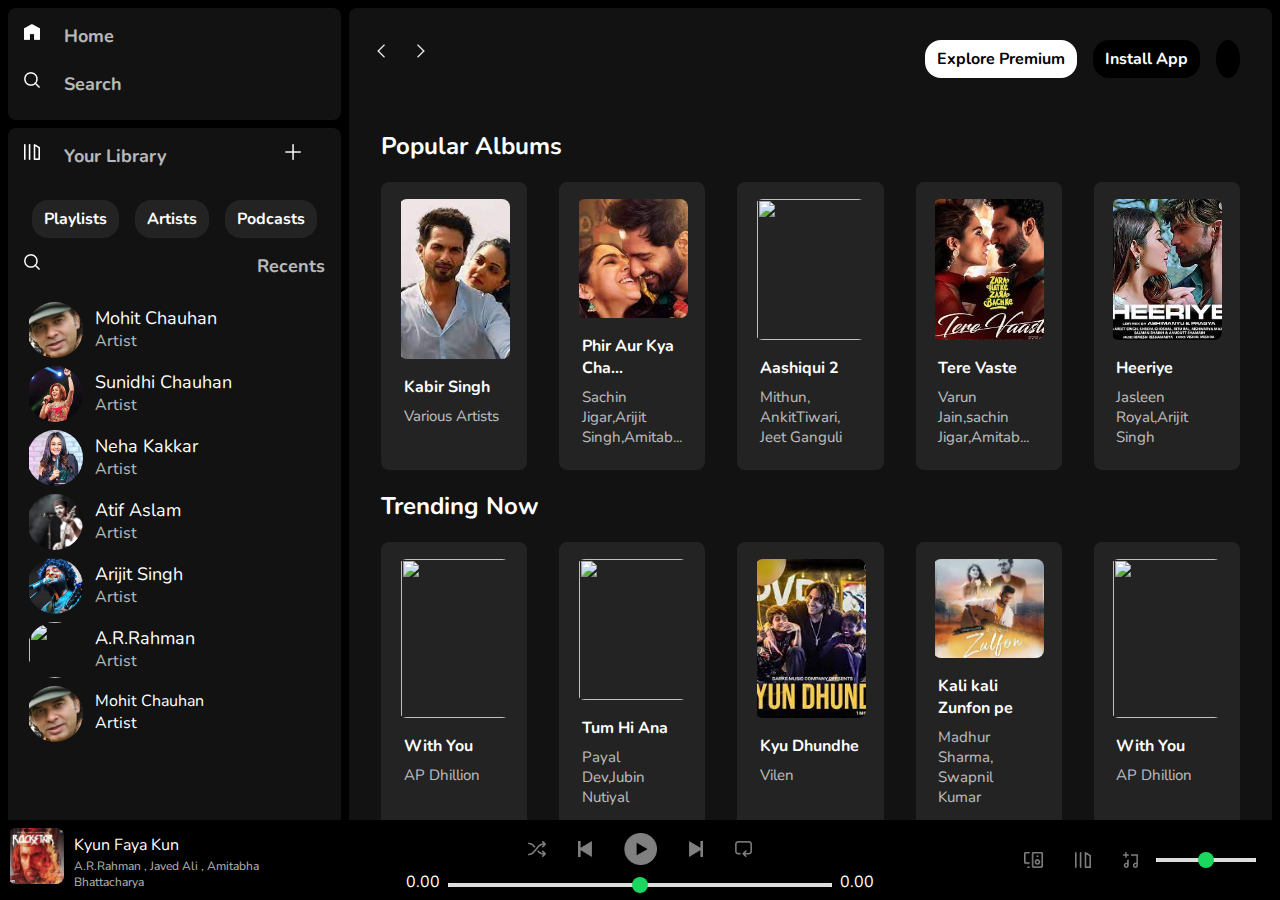
==== index.html @ fc84959b "Spotify Clone" ====
<!DOCTYPE html>
<html lang="en">
  <head>
    <meta charset="UTF-8" />
    <meta name="viewport" content="width=device-width, initial-scale=1.0" />
    <title>Spotify - Web Player: Music for everyone</title>

    <link rel="stylesheet" href="./style.css" />
    <link rel="icon" href="./assets/logo.png" type="image/x-icon" />
    <link rel="preconnect" href="https://fonts.googleapis.com" />
    <link rel="preconnect" href="https://fonts.gstatic.com" crossorigin />
    <link
      href="https://fonts.googleapis.com/css2?family=Nunito:wght@300;400;700&display=swap"
      rel="stylesheet"
    />
    <link
      rel="stylesheet"
      href="https://cdnjs.cloudflare.com/ajax/libs/font-awesome/6.4.2/css/all.min.css"
      integrity="sha512-z3gLpd7yknf1YoNbCzqRKc4qyor8gaKU1qmn+CShxbuBusANI9QpRohGBreCFkKxLhei6S9CQXFEbbKuqLg0DA=="
      crossorigin="anonymous"
      referrerpolicy="no-referrer"
    />
  </head>
  <body>
    <div class="container">
      <div class="sidebar">
        <div class="top-icons">
          <div class="link-flex">
            <img src="./assets/home.png" alt="home" />
            <a href="#" class="home">Home</a>
          </div>
          <div class="link-flex">
            <img src="./assets/search.png" alt="home" />
            <a href="#">Search</a>
          </div>
        </div>
        <div class="library">
          <div class="library-top">
            <div class="flex-top">
              <div class="link-flex">
                <img src="./assets/playlist.png" alt="home" />
                <a href="#">Your Library</a>
              </div>
              <div class="link-flex">
                <img src="./assets/plus.png" alt="home" />
                <div>
                  <i class="fa-solid fa-arrow-right" style="color: #f8f9fc"></i>
                </div>
              </div>
            </div>
            <div class="link-flex">
              <div class="chip">Playlists</div>
              <div class="chip">Artists</div>
              <div class="chip">Podcasts</div>
            </div>

            <div class="flex-top link-flex">
              <img src="./assets/search.png" alt="home" />
              <a href="#"
                >Recents
                <i class="fa-solid fa-caret-down" style="color: #fbfcfe"></i
              ></a>
            </div>
          </div>
          <div style="padding-bottom: 3rem;">
          <div
            id="Mohit-Chauhan"
            class="artist link-flex align-items-center rounded"
          >
            <div class="artist-image">
              <img
                src="[data-uri]"
                class="Mohit"
              />
            </div>
            <div class="artist-title">
              <div class="artist-title-1">Mohit Chauhan</div>
              <div class="artist-title-2">Artist</div>
            </div>
          </div>

          <div id="Sunidhi" class="artist link-flex align-items-center rounded">
            <div class="artist-image">
              <img
                src="[data-uri]"
                class="Mohit"
              />
            </div>
            <div class="artist-title">
              <div class="artist-title-1">Sunidhi Chauhan</div>
              <div class="artist-title-2">Artist</div>
            </div>
          </div>

          <div
            id="Neha-Kakkar"
            class="artist link-flex align-items-center rounded"
          >
            <div class="artist-image">
              <img
                src="[data-uri]"
                class="Mohit"
              />
            </div>
            <div class="artist-title">
              <div class="artist-title-1">Neha Kakkar</div>
              <div class="artist-title-2">Artist</div>
            </div>
          </div>

          <div
            id="Atif-Aslam"
            class="artist link-flex align-items-center rounded"
          >
            <div class="artist-image">
              <img
                src="[data-uri]"
                class="Mohit"
              />
            </div>
            <div class="artist-title">
              <div class="artist-title-1">Atif Aslam</div>
              <div class="artist-title-2">Artist</div>
            </div>
          </div>

          <div
            id="Arijit-Singh"
            class="artist link-flex align-items-center rounded"
          >
            <div class="artist-image">
              <img
                src="[data-uri]"
                class="Mohit"
              />
            </div>
            <div class="artist-title">
              <div class="artist-title-1">Arijit Singh</div>
              <div class="artist-title-2">Artist</div>
            </div>
          </div>

          <div
            id="A-R-Rahman"
            class="artist link-flex align-items-center rounded"
          >
            <div class="artist-image">
              <img
                src="https://encrypted-tbn0.gstatic.com/images?q=tbn:ANd9GcQZYz4AFBcU22LZqSiJDZPTd0Ju3A_NNyraig&usqp=CAU"
                class="Mohit"
              />
            </div>
            <div class="artist-title">
              <div class="artist-title-1">A.R.Rahman</div>
              <div class="artist-title-2">Artist</div>
            </div>
          </div>

          <div
            id="Mohit-Chauhan"
            class="artist link-flex align-items-center rounded"
          >
            <div class="artist-image">
              <img
                src="[data-uri]"
                class="Mohit"
              />
            </div>
            <div class="artist-title d-flex flex-column p-2 m-2">
              <div class="fs-5 fw-bold">Mohit Chauhan</div>
              <div>Artist</div>
            </div>
          </div>
        </div>
        </div>
      </div>
      <div class="mainContent">
        <div class="navbar">
          <div class="link-flex">
            <img src="./assets/back_navigation.png" alt="arrow" />
            <img src="./assets/forward_navigation.png" alt="arrow" />
          </div>
          <div class="link-flex">
            <div class="chip explore">Explore Premium</div>
            <div class="chip install">
              <i class="fa-regular fa-circle-down" style="color: #ffffff"></i>
              Install App
            </div>
            <div class="chip profile">
              <i class="fa-regular fa-user" style="color: #f9fafa"></i>
            </div>
          </div>
        </div>

        <div class="spotify-albums">
          <h2>Popular Albums</h2>
          <div class="card-album">
            <div class="card-container">
              <div class="card">
                <img
                  src="[data-uri]"
                  class="card-img"
                />
              </div>
              <div class="card-title">
                <div class="card-title-1">Kabir Singh</div>
                <div class="card-title-2">Various Artists</div>
              </div>
            </div>

            <div class="card-container">
              <div class="card">
                <img
                  src="[data-uri]"
                  class="card-img"
                />
              </div>
              <div class="card-title">
                <div class="card-title-1">Phir Aur Kya Cha...</div>
                <div class="card-title-2">
                  Sachin Jigar,Arijit Singh,Amitab...
                </div>
              </div>
            </div>

            <div class="card-container">
              <div class="card">
                <img
                  src="https://encrypted-tbn0.gstatic.com/images?q=tbn:ANd9GcTetvu1XokiI0pznHqAc7PIi29_jt_S_Q4uOg&usqp=CAU"
                  class="card-img"
                />
              </div>
              <div class="card-title">
                <div class="card-title-1">Aashiqui 2</div>
                <div class="card-title-2">
                  Mithun, AnkitTiwari, Jeet Ganguli
                </div>
              </div>
            </div>

            <div class="card-container">
              <div class="card">
                <img
                  src="[data-uri]"
                  class="card-img"
                />
              </div>
              <div class="card-title">
                <div class="card-title-1">Tere Vaste</div>
                <div class="card-title-2">
                  Varun Jain,sachin Jigar,Amitab...
                </div>
              </div>
            </div>

            <div class="card-container">
              <div class="card">
                <img
                  src="[data-uri]"
                  class="card-img"
                />
              </div>
              <div class="card-title">
                <div class="card-title-1">Heeriye</div>
                <div class="card-title-2">Jasleen Royal,Arijit Singh</div>
              </div>
            </div>
          </div>
        </div>

        <div class="spotify-albums">
          <h2>Trending Now</h2>
          <div class="card-album">
            <div class="card-container">
              <div class="card">
                <img
                  src="https://encrypted-tbn0.gstatic.com/images?q=tbn:ANd9GcS0nu37obJx_8c51JIzQQe3KIeBsfe27xk17A&usqp=CAU"
                  class="card-img"
                />
              </div>
              <div class="card-title">
                <div class="card-title-1">With You</div>
                <div class="card-title-2">AP Dhillion</div>
              </div>
            </div>

            <div class="card-container">
              <div class="card">
                <img
                  src="https://encrypted-tbn0.gstatic.com/images?q=tbn:ANd9GcSjMssPaqdTBzFom-_8wtEhMZK3Cf_BKOE2Og&usqp=CAU"
                  class="card-img"
                />
              </div>
              <div class="card-title">
                <div class="card-title-1">Tum Hi Ana</div>
                <div class="card-title-2">Payal Dev,Jubin Nutiyal</div>
              </div>
            </div>

            <div class="card-container">
              <div class="card">
                <img
                  src="[data-uri]"
                  class="card-img"
                />
              </div>
              <div class="card-title">
                <div class="card-title-1">Kyu Dhundhe</div>
                <div class="card-title-2">Vilen</div>
              </div>
            </div>

            <div class="card-container">
              <div class="card">
                <img
                  src="[data-uri]"
                  class="card-img"
                />
              </div>
              <div class="card-title">
                <div class="card-title-1">Kali kali Zunfon pe</div>
                <div class="card-title-2">Madhur Sharma, Swapnil Kumar</div>
              </div>
            </div>

            <div class="card-container">
              <div class="card">
                <img
                  src="https://encrypted-tbn0.gstatic.com/images?q=tbn:ANd9GcS0nu37obJx_8c51JIzQQe3KIeBsfe27xk17A&usqp=CAU"
                  class="card-img"
                />
              </div>
              <div class="card-title">
                <div class="card-title-1">With You</div>
                <div class="card-title-2">AP Dhillion</div>
              </div>
            </div>
          </div>
        </div>

        <div class="spotify-albums">
          <h2>Celebrating India's Best</h2>
          <div class="card-album">
            <div class="card-container">
              <div class="card">
                <img
                  src="[data-uri]"
                  class="card-img"
                />
              </div>
              <div class="card-title">
                <div class="card-title-1">Kabir Singh</div>
                <div class="card-title-2">Various Artists</div>
              </div>
            </div>

            <div class="card-container">
              <div class="card">
                <img
                  src="[data-uri]"
                  class="card-img"
                />
              </div>
              <div class="card-title">
                <div class="card-title-1">Phir Aur Kya Cha...</div>
                <div class="card-title-2">
                  Sachin Jigar,Arijit Singh,Amitab...
                </div>
              </div>
            </div>

            <div class="card-container">
              <div class="card">
                <img
                  src="https://encrypted-tbn0.gstatic.com/images?q=tbn:ANd9GcTetvu1XokiI0pznHqAc7PIi29_jt_S_Q4uOg&usqp=CAU"
                  class="card-img"
                />
              </div>
              <div class="card-title">
                <div class="card-title-1">Aashiqui 2</div>
                <div class="card-title-2">
                  Mithun, AnkitTiwari, Jeet Ganguli
                </div>
              </div>
            </div>

            <div class="card-container">
              <div class="card">
                <img
                  src="[data-uri]"
                  class="card-img"
                />
              </div>
              <div class="card-title">
                <div class="card-title-1">Tere Vaste</div>
                <div class="card-title-2">
                  Varun Jain,sachin Jigar,Amitab...
                </div>
              </div>
            </div>

            <div class="card-container">
              <div class="card">
                <img
                  src="[data-uri]"
                  class="card-img"
                />
              </div>
              <div class="card-title">
                <div class="card-title-1">Heeriye</div>
                <div class="card-title-2">Jasleen Royal,Arijit Singh</div>
              </div>
            </div>
          </div>
        </div>
      </div>
      <div class="player">
        <div class="player-1">
          <div id="Mohit-Chauhan" class="link-flex">
            <div class="playing-music">
              <img
                src="[data-uri]"
                class="Mohit"
              />
            </div>
            <div class="playing-music-title">
              <div class="playing-music-title-1">Kyun Faya Kun</div>
              <div class="playing-music-title-2">
                A.R.Rahman , Javed Ali , Amitabha Bhattacharya
              </div>
            </div>
            <div class="link-flex" style="align-items: center">
              <i class="fa-solid fa-heart" style="color: #1ed45f"></i>
            </div>
          </div>
        </div>
        <div class="player-2">
          <div class="player-control">
            <img src="./assets/shuffle.png" alt="player" />
            <img src="./assets/previous_musicbar.png" alt="player" />
            <img
              src="./assets/play_musicbar.png"
              style="height: 2rem"
              alt="player"
            />
            <img src="./assets/next_musicbar.png" alt="player" />
            <img src="./assets/loop.png" alt="player" />
          </div>
          <div class="player-timeline">
            <span>0.00</span>
            <input type="range" class="timeline-slider" min="0" max="100" />
            <span>0.00</span>
          </div>
        </div>
        <div class="player-3">
          <img src="./assets/device.png" alt="Volume" />
          <img src="./assets/playlist.png" alt="Settings" />
          <img src="./assets/music.png" alt="Fullscreen" />
          <input type="range" class="volume-slider" min="0" max="100" />
        </div>
      </div>
    </div>

    <script
      src="https://cdn.jsdelivr.net/npm/@popperjs/core@2.9.2/dist/umd/popper.min.js"
      integrity="sha384-IQsoLXl5PILFhosVNubq5LC7Qb9DXgDA9i+tQ8Zj3iwWAwPtgFTxbJ8NT4GN1R8p"
      crossorigin="anonymous"
    ></script>
    <script
      src="https://cdn.jsdelivr.net/npm/bootstrap@5.0.2/dist/js/bootstrap.min.js"
      integrity="sha384-cVKIPhGWiC2Al4u+LWgxfKTRIcfu0JTxR+EQDz/bgldoEyl4H0zUF0QKbrJ0EcQF"
      crossorigin="anonymous"
    ></script>
  </body>
</html>
---- style.css ----
:root {
    --black: #000;
    --grey: #121212;
    --light-grey: #232323;
    --white: #fff;
  }
  
  body,html
   {
    height: 100%;
    margin: 0rem;
    display: flex;
    flex-direction: column;
    font-family: "Nunito", sans-serif;
    background-color: var(--black);
    color: var(--white);
    overflow: hidden;
  }
  
  a {
    color: var(--white);
    text-decoration: none;
  }
  
  .container {
    display: flex;
    flex: 1;
    
    background-color: var(--black);
    padding: 0.5rem;
    overflow: hidden;
  }

  .sidebar{
    flex: 0.25;
    background-color: var(--black);

    margin-right: 0.5rem;
    border-radius: .5rem;
    display:flex;
    flex-direction: column;
    
  }
  .top-icons,.library{
    background-color: var(--grey);
    display: flex;
    flex-direction: column;
    padding:0.5rem;
    border-radius: .5rem;
    margin-bottom:.5rem ;

  }
  .link-flex{
    display: flex;
    margin: .5rem;
    
    
    
  }
  .link-flex>img{
    height: 1rem;
    width: 1rem;
    margin-right: 1.5rem;
    margin-bottom: 1rem;
  }
  .link-flex>a{
    
    font-weight: bold;
    font-size: large;
    opacity: 0.7;
  }
  .link-flex>a:hover{
    opacity: 1;
  }
  
  .library{
    background-color: var(--grey);
    overflow-y: auto;
    height:70vh;
    flex:3;
  }
  .library-top{
    position: sticky;
    top:0;
    background-color: var(--grey);
    z-index: 1000;
    margin-top: 0px !important;
  }
  .flex-top{
    display: flex;
    justify-content: space-between;


  }
  .chip{
    background-color: var(--light-grey) ;
    border-radius: 1rem;
    font-weight: bold;
    padding: 0.5rem 0.75rem;
    margin: 0.5rem;
    color:var(--white);
    width: fit-content;
}
  


  .mainContent{
    flex: 0.8;
    background-color: var(--grey);
    border-radius: .5rem;
    display: flex;
    overflow-y: auto;
    flex-direction: column;
    padding: 0rem 1rem;
    border-radius: 0.5rem;
    padding-bottom: 6rem;

  }
  .player{
    position: fixed;
    background-color: var(--black);
    bottom:0;
    left:0;
    height:5rem;
    width:100%;
  }
  .artist{
    width: 100%;
    border-radius: 5px;
    padding-inline: .2rem;
    
    
   
  }

  .artist:hover{
    background-color: var(--light-grey);

  }
  .artist:active{
    background-color: var(--black);
    transition: all .5s linear;
  }
  
  .artist-image{
    height:3.5em;
    width:3.5rem;
    overflow: hidden;
    border-radius: 50%;
    
   
  }
  .playing-music{

    height:3.5em;
    width:3.5rem;
    overflow: hidden;
    border-radius: .5rem
  }
  .playing-music-title{
    margin: 6px 10px;
  }

  .playing-music-title-2{
    opacity: .7;
    font-size: 12px;
    margin-top: 2px;
  }
  .artist-title{

    padding:4px;
    margin-inline: 8px;
  }
  .artist-title-1{
    font-size:18px;
    font-weight:400;
  }
  .artist-title-2{
    opacity: 0.7;
  }
  .Mohit,.card-img{
    object-fit: cover;
    width: 100%;
    height: 100%;
    margin-left: 2px;


  }
  .navbar{
    display: flex;
    justify-content: space-between;
    position: sticky;
    top:0;
    padding: 1rem 0rem;
  align-items: center;
  background-color: var(--grey);
  z-index: 1000;

  }
  .explore{
    background-color: var(--white);
    color:var(--black);
    font-weight: bold;
   
  }
  .install,.profile{

    background-color: var(--black);
    color:var(--white);
    font-weight: bold;
  }
  .profile{
    border-radius: 50%;
  }
  .card-album{
    display: flex;
    
  }

  .card-container{

    background-color: var(--light-grey);
    height:18rem;
    width:13rem;
    border-radius: .5rem;
    padding:1.1rem;
    box-sizing: border-box;
    display: flex;
    flex-direction: column;
    margin-inline:1rem;


  }
  .spotify-albums>h2{
    font-weight: bold;
    margin-left: 1rem;
    
  }

  .card{
    flex:2 ;
    overflow: hidden;
    border-radius: .5rem;
    flex-wrap: wrap;
    
  }
  .card-title{
    flex:1 ;
    margin: 5px;
    margin-top: 9px;
    
  }
  .card-title-1{
    
    font-size:16px;
    font-weight: bolder;
    padding-top: 8px;
  }
  .card-title-2{
    font-size:15px;
    opacity: 0.7;
    padding-top: 8px;
  }

  .player{
    display:flex;
    width:100vw;
    justify-content: space-between;
    height:80px;
  }
  .player-1{
     flex:2;
     
     
  }
  .player-2{
     flex:3;
    display: flex;
    flex-direction: column;
    align-items: center;
    justify-content: center;
    
    
  }
  .player-3{
    flex:2;
    display: flex;
    justify-content: flex-end;
    align-items: center;
    
  }

  .player-control{
    display: flex;
    justify-content: center;
    align-items: center;
    

  }
  .player-control>img,.player-3>img{
    height: 1rem;
    opacity: .5;
    margin: .4rem 1rem;
    
  }

  .timeline-slider {
    margin: 1.5px 4px;
    width: 30vw;
  }
  .volume-slider {
    width: 100px;
    height: 4px;
    margin-right: 1.5rem;
  }

  .timeline-slider:hover,
.volume-slider:hover {
  background-color: #1bd760;
}
.timeline-slider,
.volume-slider {
  -webkit-appearance: none;
}

.timeline-slider::-webkit-slider-runnable-track,
.volume-slider::-webkit-slider-runnable-track {
  height: 4px;
  background: #ddd;
  border: none;
  border-radius: 100px;
}

.timeline-slider::-webkit-slider-thumb,
.volume-slider::-webkit-slider-thumb {
  -webkit-appearance: none;
  border: none;
  height: 16px;
  width: 16px;
  border-radius: 50%;
  background: #1bd760;
  margin-top: -6px;
}

.timeline-slider:focus,
.volume-slider:focus {
  outline: none;
}

.timeline-slider:focus::-webkit-slider-runnable-track {
  background: #ccc;
}
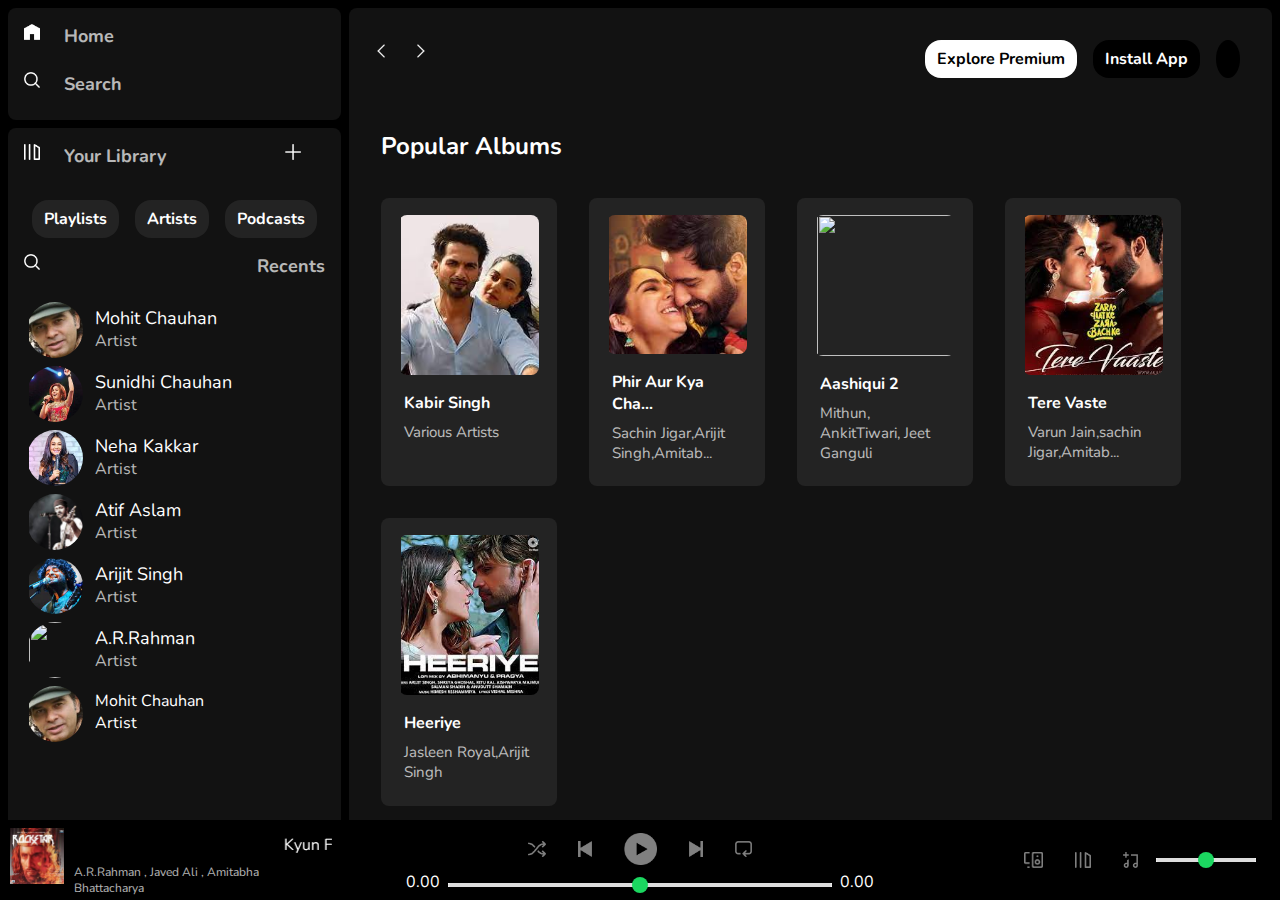
==== commit 68ffa00b: "Spotify Clone" ====
--- a/index.html
+++ b/index.html
@@ -27,7 +27,7 @@
         <div class="top-icons">
           <div class="link-flex">
             <img src="./assets/home.png" alt="home" />
-            <a href="#" class="home">Home</a>
+            <a href="./index.html" class="home" target="_blank">Home</a>
           </div>
           <div class="link-flex">
             <img src="./assets/search.png" alt="home" />
@@ -41,20 +41,20 @@
                 <img src="./assets/playlist.png" alt="home" />
                 <a href="#">Your Library</a>
               </div>
-              <div class="link-flex">
+              <div class=" asset-plus link-flex">
                 <img src="./assets/plus.png" alt="home" />
                 <div>
-                  <i class="fa-solid fa-arrow-right" style="color: #f8f9fc"></i>
-                </div>
-              </div>
-            </div>
-            <div class="link-flex">
+                  <i class=" right-move fa-solid fa-arrow-right" style="color: #f8f9fc"></i>
+                </div>
+              </div>
+            </div>
+            <div class=" playlist-section link-flex">
               <div class="chip">Playlists</div>
               <div class="chip">Artists</div>
               <div class="chip">Podcasts</div>
             </div>
 
-            <div class="flex-top link-flex">
+            <div class="flex-top recent-bar link-flex">
               <img src="./assets/search.png" alt="home" />
               <a href="#"
                 >Recents
@@ -62,131 +62,136 @@
               ></a>
             </div>
           </div>
-          <div style="padding-bottom: 3rem;">
-          <div
-            id="Mohit-Chauhan"
-            class="artist link-flex align-items-center rounded"
-          >
-            <div class="artist-image">
-              <img
-                src="[data-uri]"
-                class="Mohit"
-              />
-            </div>
-            <div class="artist-title">
-              <div class="artist-title-1">Mohit Chauhan</div>
-              <div class="artist-title-2">Artist</div>
-            </div>
-          </div>
-
-          <div id="Sunidhi" class="artist link-flex align-items-center rounded">
-            <div class="artist-image">
-              <img
-                src="[data-uri]"
-                class="Mohit"
-              />
-            </div>
-            <div class="artist-title">
-              <div class="artist-title-1">Sunidhi Chauhan</div>
-              <div class="artist-title-2">Artist</div>
-            </div>
-          </div>
-
-          <div
-            id="Neha-Kakkar"
-            class="artist link-flex align-items-center rounded"
-          >
-            <div class="artist-image">
-              <img
-                src="[data-uri]"
-                class="Mohit"
-              />
-            </div>
-            <div class="artist-title">
-              <div class="artist-title-1">Neha Kakkar</div>
-              <div class="artist-title-2">Artist</div>
-            </div>
-          </div>
-
-          <div
-            id="Atif-Aslam"
-            class="artist link-flex align-items-center rounded"
-          >
-            <div class="artist-image">
-              <img
-                src="[data-uri]"
-                class="Mohit"
-              />
-            </div>
-            <div class="artist-title">
-              <div class="artist-title-1">Atif Aslam</div>
-              <div class="artist-title-2">Artist</div>
-            </div>
-          </div>
-
-          <div
-            id="Arijit-Singh"
-            class="artist link-flex align-items-center rounded"
-          >
-            <div class="artist-image">
-              <img
-                src="[data-uri]"
-                class="Mohit"
-              />
-            </div>
-            <div class="artist-title">
-              <div class="artist-title-1">Arijit Singh</div>
-              <div class="artist-title-2">Artist</div>
-            </div>
-          </div>
-
-          <div
-            id="A-R-Rahman"
-            class="artist link-flex align-items-center rounded"
-          >
-            <div class="artist-image">
-              <img
-                src="https://encrypted-tbn0.gstatic.com/images?q=tbn:ANd9GcQZYz4AFBcU22LZqSiJDZPTd0Ju3A_NNyraig&usqp=CAU"
-                class="Mohit"
-              />
-            </div>
-            <div class="artist-title">
-              <div class="artist-title-1">A.R.Rahman</div>
-              <div class="artist-title-2">Artist</div>
-            </div>
-          </div>
-
-          <div
-            id="Mohit-Chauhan"
-            class="artist link-flex align-items-center rounded"
-          >
-            <div class="artist-image">
-              <img
-                src="[data-uri]"
-                class="Mohit"
-              />
-            </div>
-            <div class="artist-title d-flex flex-column p-2 m-2">
-              <div class="fs-5 fw-bold">Mohit Chauhan</div>
-              <div>Artist</div>
-            </div>
-          </div>
-        </div>
+          <div style="padding-bottom: 3rem">
+            <a href="./Mohit_list.html" ><div
+              id="Mohit-Chauhan"
+              class="artist link-flex align-items-center rounded"
+            >
+              <div class="artist-image">
+                <img
+                  src="[data-uri]"
+                  class="Mohit"
+                />
+              </div>
+              <div class="artist-title">
+                <div class="artist-title-1">Mohit Chauhan</div>
+                <div class="artist-title-2">Artist</div>
+              </div>
+            </div>
+          </a>
+
+            <a href="./Sunidhi.html" ><div
+              id="Sunidhi"
+              class="artist link-flex align-items-center rounded"
+            >
+              <div class="artist-image">
+                <img
+                  src="[data-uri]"
+                  class="Mohit"
+                />
+              </div>
+              <div class="artist-title">
+                <div class="artist-title-1">Sunidhi Chauhan</div>
+                <div class="artist-title-2">Artist</div>
+              </div>
+            </div>
+          </a>
+
+            <div
+              id="Neha-Kakkar"
+              class="artist link-flex align-items-center rounded"
+            >
+              <div class="artist-image">
+                <img
+                  src="[data-uri]"
+                  class="Mohit"
+                />
+              </div>
+              <div class="artist-title">
+                <div class="artist-title-1">Neha Kakkar</div>
+                <div class="artist-title-2">Artist</div>
+              </div>
+            </div>
+
+            <div
+              id="Atif-Aslam"
+              class="artist link-flex align-items-center rounded"
+            >
+              <div class="artist-image">
+                <img
+                  src="[data-uri]"
+                  class="Mohit"
+                />
+              </div>
+              <div class="artist-title">
+                <div class="artist-title-1">Atif Aslam</div>
+                <div class="artist-title-2">Artist</div>
+              </div>
+            </div>
+
+            <div
+              id="Arijit-Singh"
+              class="artist link-flex align-items-center rounded"
+            >
+              <div class="artist-image">
+                <img
+                  src="[data-uri]"
+                  class="Mohit"
+                />
+              </div>
+              <div class="artist-title">
+                <div class="artist-title-1">Arijit Singh</div>
+                <div class="artist-title-2">Artist</div>
+              </div>
+            </div>
+
+            <div
+              id="A-R-Rahman"
+              class="artist link-flex align-items-center rounded"
+            >
+              <div class="artist-image">
+                <img
+                  src="https://encrypted-tbn0.gstatic.com/images?q=tbn:ANd9GcQZYz4AFBcU22LZqSiJDZPTd0Ju3A_NNyraig&usqp=CAU"
+                  class="Mohit"
+                />
+              </div>
+              <div class="artist-title">
+                <div class="artist-title-1">A.R.Rahman</div>
+                <div class="artist-title-2">Artist</div>
+              </div>
+            </div>
+
+            <div
+              id="Mohit-Chauhan"
+              class="artist link-flex align-items-center rounded"
+            >
+              <div class="artist-image">
+                <img
+                  src="[data-uri]"
+                  class="Mohit"
+                />
+              </div>
+              <div class="artist-title d-flex flex-column p-2 m-2">
+                <div class="fs-5 fw-bold">Mohit Chauhan</div>
+                <div>Artist</div>
+              </div>
+            </div>
+          </div>
         </div>
       </div>
       <div class="mainContent">
         <div class="navbar">
-          <div class="link-flex">
+          <div class=" navbar-1 link-flex">
             <img src="./assets/back_navigation.png" alt="arrow" />
             <img src="./assets/forward_navigation.png" alt="arrow" />
           </div>
-          <div class="link-flex">
+          <div class=" navbar-2 link-flex">
             <div class="chip explore">Explore Premium</div>
             <div class="chip install">
               <i class="fa-regular fa-circle-down" style="color: #ffffff"></i>
               Install App
             </div>
-            <div class="chip profile">
+            <div class="chip profile link-flex">
               <i class="fa-regular fa-user" style="color: #f9fafa"></i>
             </div>
           </div>
@@ -201,6 +206,7 @@
                   src="[data-uri]"
                   class="card-img"
                 />
+                <img class="play-button"src="https://jccdallas.org/wp-content/uploads/2020/06/Spotify-Play-Button.png" style="height: 4rem; width: 4.5rem;"/>
               </div>
               <div class="card-title">
                 <div class="card-title-1">Kabir Singh</div>
@@ -214,6 +220,7 @@
                   src="[data-uri]"
                   class="card-img"
                 />
+                <img class="play-button"src="https://jccdallas.org/wp-content/uploads/2020/06/Spotify-Play-Button.png" style="height: 4rem; width: 4.5rem;"/>
               </div>
               <div class="card-title">
                 <div class="card-title-1">Phir Aur Kya Cha...</div>
@@ -229,6 +236,7 @@
                   src="https://encrypted-tbn0.gstatic.com/images?q=tbn:ANd9GcTetvu1XokiI0pznHqAc7PIi29_jt_S_Q4uOg&usqp=CAU"
                   class="card-img"
                 />
+                <img class="play-button"src="https://jccdallas.org/wp-content/uploads/2020/06/Spotify-Play-Button.png" style="height: 4rem; width: 4.5rem;"/>
               </div>
               <div class="card-title">
                 <div class="card-title-1">Aashiqui 2</div>
@@ -244,6 +252,7 @@
                   src="[data-uri]"
                   class="card-img"
                 />
+                <img class="play-button"src="https://jccdallas.org/wp-content/uploads/2020/06/Spotify-Play-Button.png" style="height: 4rem; width: 4.5rem;"/>
               </div>
               <div class="card-title">
                 <div class="card-title-1">Tere Vaste</div>
@@ -259,6 +268,7 @@
                   src="[data-uri]"
                   class="card-img"
                 />
+                <img class="play-button"src="https://jccdallas.org/wp-content/uploads/2020/06/Spotify-Play-Button.png" style="height: 4rem; width: 4.5rem;"/>
               </div>
               <div class="card-title">
                 <div class="card-title-1">Heeriye</div>
@@ -347,6 +357,7 @@
                   src="[data-uri]"
                   class="card-img"
                 />
+                <img class="play-button"src="https://jccdallas.org/wp-content/uploads/2020/06/Spotify-Play-Button.png" style="height: 4rem; width: 4.5rem;"/>
               </div>
               <div class="card-title">
                 <div class="card-title-1">Kabir Singh</div>
@@ -360,6 +371,7 @@
                   src="[data-uri]"
                   class="card-img"
                 />
+                <img class="play-button"src="https://jccdallas.org/wp-content/uploads/2020/06/Spotify-Play-Button.png" style="height: 4rem; width: 4.5rem;"/>
               </div>
               <div class="card-title">
                 <div class="card-title-1">Phir Aur Kya Cha...</div>
@@ -375,6 +387,7 @@
                   src="https://encrypted-tbn0.gstatic.com/images?q=tbn:ANd9GcTetvu1XokiI0pznHqAc7PIi29_jt_S_Q4uOg&usqp=CAU"
                   class="card-img"
                 />
+                <img class="play-button"src="https://jccdallas.org/wp-content/uploads/2020/06/Spotify-Play-Button.png" style="height: 4rem; width: 4.5rem;"/>
               </div>
               <div class="card-title">
                 <div class="card-title-1">Aashiqui 2</div>
@@ -390,6 +403,7 @@
                   src="[data-uri]"
                   class="card-img"
                 />
+                <img class="play-button"src="https://jccdallas.org/wp-content/uploads/2020/06/Spotify-Play-Button.png" style="height: 4rem; width: 4.5rem;"/>
               </div>
               <div class="card-title">
                 <div class="card-title-1">Tere Vaste</div>
@@ -405,6 +419,7 @@
                   src="[data-uri]"
                   class="card-img"
                 />
+                
               </div>
               <div class="card-title">
                 <div class="card-title-1">Heeriye</div>
@@ -424,7 +439,7 @@
               />
             </div>
             <div class="playing-music-title">
-              <div class="playing-music-title-1">Kyun Faya Kun</div>
+              <div class="playing-music-title-1"><marquee direction="left">Kyun Faya Kun</marquee></div>
               <div class="playing-music-title-2">
                 A.R.Rahman , Javed Ali , Amitabha Bhattacharya
               </div>
--- a/style.css
+++ b/style.css
@@ -85,6 +85,7 @@
     background-color: var(--grey);
     z-index: 1000;
     margin-top: 0px !important;
+    padding-top: 0px;
   }
   .flex-top{
     display: flex;
@@ -116,14 +117,7 @@
     padding-bottom: 6rem;
 
   }
-  .player{
-    position: fixed;
-    background-color: var(--black);
-    bottom:0;
-    left:0;
-    height:5rem;
-    width:100%;
-  }
+  
   .artist{
     width: 100%;
     border-radius: 5px;
@@ -155,7 +149,7 @@
     height:3.5em;
     width:3.5rem;
     overflow: hidden;
-    border-radius: .5rem
+    
   }
   .playing-music-title{
     margin: 6px 10px;
@@ -165,6 +159,9 @@
     opacity: .7;
     font-size: 12px;
     margin-top: 2px;
+  }
+  .playing-music>img{
+    border-radius: 0px !important;
   }
   .artist-title{
 
@@ -212,8 +209,20 @@
   .profile{
     border-radius: 50%;
   }
+  .card{
+    position: relative;
+  }
+  .play-button{
+    position: absolute;
+    bottom: 0;
+    right:0;
+    opacity:0;
+  }
+
+
   .card-album{
     display: flex;
+    flex-wrap: wrap;
     
   }
 
@@ -221,16 +230,25 @@
 
     background-color: var(--light-grey);
     height:18rem;
-    width:13rem;
+    width:11rem;
     border-radius: .5rem;
     padding:1.1rem;
     box-sizing: border-box;
     display: flex;
     flex-direction: column;
-    margin-inline:1rem;
-
-
-  }
+    margin:1rem;
+
+
+  }
+  .card-container:hover{
+    box-shadow: 0px 0px 10px rgb(75, 75, 75);
+    
+
+  }
+  .play-button:hover{
+    opacity:1;
+  }
+
   .spotify-albums>h2{
     font-weight: bold;
     margin-left: 1rem;
@@ -241,7 +259,7 @@
     flex:2 ;
     overflow: hidden;
     border-radius: .5rem;
-    flex-wrap: wrap;
+    
     
   }
   .card-title{
@@ -266,7 +284,14 @@
     display:flex;
     width:100vw;
     justify-content: space-between;
-    height:80px;
+    height:auto;
+    position: fixed;
+    background-color: var(--black);
+    bottom:0;
+    left:0;
+    height:5rem;
+    width:100%;
+    z-index: 1000;
   }
   .player-1{
      flex:2;
@@ -350,22 +375,148 @@
 .timeline-slider:focus::-webkit-slider-runnable-track {
   background: #ccc;
 }
-
-  
-
-  
+.mohit-background{
+    background-image: url(https://wallpapercave.com/dwp1x/wp9110343.jpg);
+    background-repeat: no-repeat;
+    background-position: top;
+    background-size: cover;
+}
+
+.mohit-page>div{
+  font-size: large;
+  margin: 5px;
+  margin-bottom: 2rem;
+}
+.mohit-page>h1{
+    font-size: 6rem;
+    font-weight: 2000;
+    margin-top: 2px;
+    margin-bottom: 3.5rem;
+   font-family: Arial, Helvetica, sans-serif;
+  }
+
+  .mid-section {
+    background-image: linear-gradient(#041118,var(--black), var(--black));
+  }
+  .mid-section-sunidhi {
+    background-image: linear-gradient(#031430,var(--black), var(--black));
+  }
+
+
+  .between-center{
+    justify-content: space-between;
+    align-items: center;
+  }
+  .mini-1>div{
+    margin-inline: .6rem;
+    
+  }
+  .light{
+    opacity: 0.7;
+  }
+  .current-playlist:hover{
+    background-color: var(--light-grey);
+    border-radius: .2rem;
+    
+  }
+  .light:hover{
+    opacity: 1;
+  }
+
+  .sunidhi-background{
+    background-image: url(https://i2.cinestaan.com/image-bank/640-360/168001-169000/168392.jpg);
+    background-repeat: no-repeat;
+    background-position: top;
+    background-size: cover;
+}
+
+@media screen and (max-width:767px) {
+  .player{
+    flex-direction: column;
+    align-items: center;
+    
+  }
+  .navbar,.navbar-1,.navbar-2{
+    flex-direction: column;
+    align-items: center;
+  }
+  .profile{
+    border-radius: 20px;
+    width:50%;
+    justify-content: center;
+  }
+  .spotify-albums{
+     display: flex;
+     flex-direction: column;
+     justify-content: center;
+     align-items: center;
+  }
+  .card-album{
+
+    flex-direction: column;
+    justify-content: center;
+     align-items: center;
+
+  }
+  .top-icons,.flex-top{
+    display: flex;
+    align-items: center;
+    justify-content: center;
+
+  }
+  
+  .sidebar{
+    width:50%;
+  }
+  .asset-plus,.right-move,.recent-bar,.side-items{
+    display:none;
+  }
+
+  .mohit-page>h1{
+
+    font-size: 3rem;
+      font-weight: bold;
+  }
+  .library{
+    
+    padding-top: 0px;
+  }
  
-
-
-
-
-
-
-
-
-
-
+}
+
+@media screen and (max-width:671px){
+.playlist-section{
+  flex-direction: column;
+  align-items: center;
+}
+
+.mid-section{
+  display: flex;
+flex-direction: column;
+align-items: center;
+justify-content: space-between;
+
+}
+
+}
+
+
+
+  
+
+  
  
-  
-
-
+
+
+
+
+
+
+
+
+
+
+ 
+  
+
+
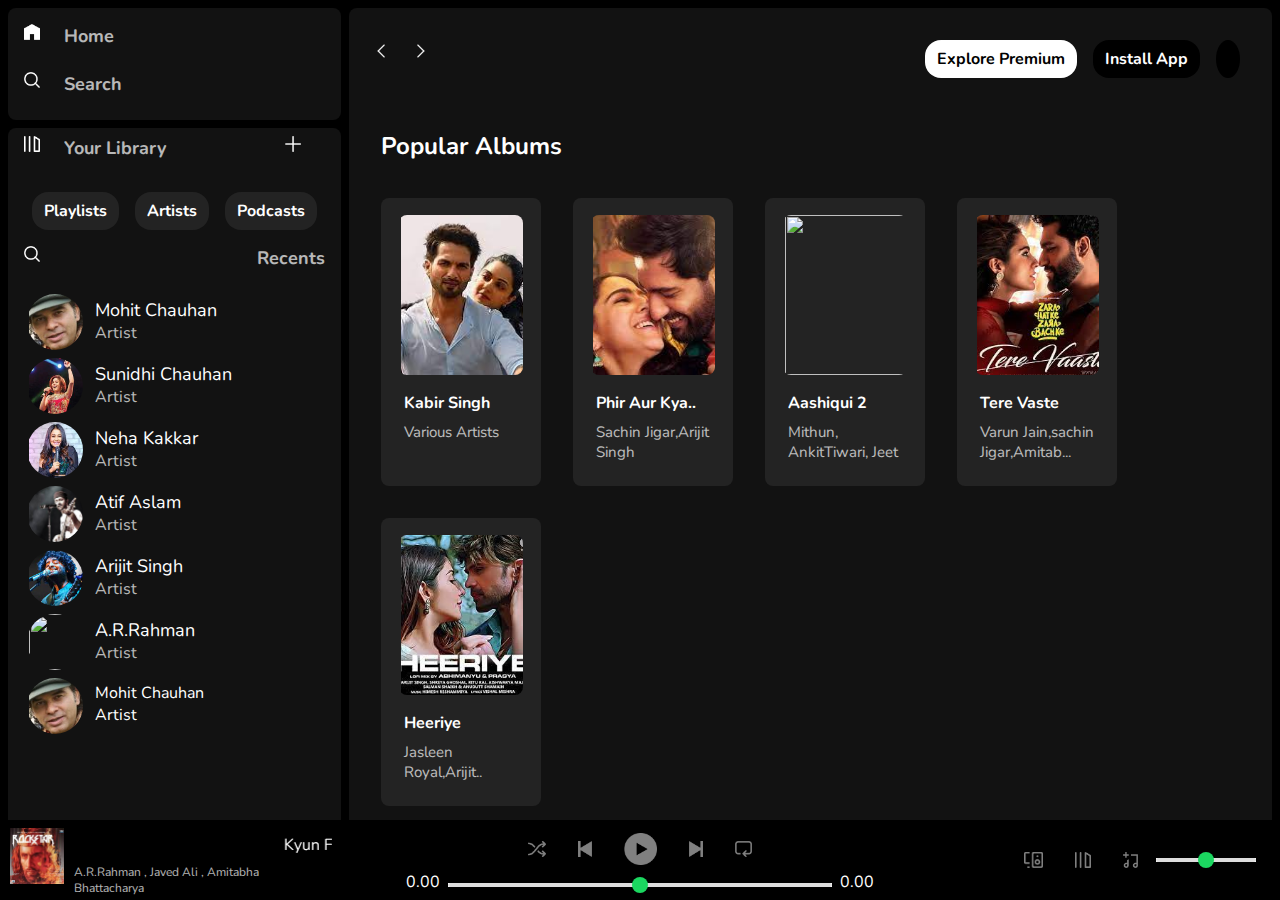
==== commit 358781cc: "Spotify Clone" ====
--- a/index.html
+++ b/index.html
@@ -223,9 +223,9 @@
                 <img class="play-button"src="https://jccdallas.org/wp-content/uploads/2020/06/Spotify-Play-Button.png" style="height: 4rem; width: 4.5rem;"/>
               </div>
               <div class="card-title">
-                <div class="card-title-1">Phir Aur Kya Cha...</div>
-                <div class="card-title-2">
-                  Sachin Jigar,Arijit Singh,Amitab...
+                <div class="card-title-1">Phir Aur Kya..</div>
+                <div class="card-title-2">
+                  Sachin Jigar,Arijit Singh
                 </div>
               </div>
             </div>
@@ -241,7 +241,7 @@
               <div class="card-title">
                 <div class="card-title-1">Aashiqui 2</div>
                 <div class="card-title-2">
-                  Mithun, AnkitTiwari, Jeet Ganguli
+                  Mithun, AnkitTiwari, Jeet 
                 </div>
               </div>
             </div>
@@ -272,7 +272,7 @@
               </div>
               <div class="card-title">
                 <div class="card-title-1">Heeriye</div>
-                <div class="card-title-2">Jasleen Royal,Arijit Singh</div>
+                <div class="card-title-2">Jasleen Royal,Arijit..</div>
               </div>
             </div>
           </div>
@@ -374,9 +374,9 @@
                 <img class="play-button"src="https://jccdallas.org/wp-content/uploads/2020/06/Spotify-Play-Button.png" style="height: 4rem; width: 4.5rem;"/>
               </div>
               <div class="card-title">
-                <div class="card-title-1">Phir Aur Kya Cha...</div>
-                <div class="card-title-2">
-                  Sachin Jigar,Arijit Singh,Amitab...
+                <div class="card-title-1">Phir Aur Kya..</div>
+                <div class="card-title-2">
+                  Sachin Jigar,Arijit Singh
                 </div>
               </div>
             </div>
@@ -392,7 +392,7 @@
               <div class="card-title">
                 <div class="card-title-1">Aashiqui 2</div>
                 <div class="card-title-2">
-                  Mithun, AnkitTiwari, Jeet Ganguli
+                  Mithun, AnkitTiwari, Jeet 
                 </div>
               </div>
             </div>
@@ -419,11 +419,11 @@
                   src="[data-uri]"
                   class="card-img"
                 />
-                
+                <img class="play-button"src="https://jccdallas.org/wp-content/uploads/2020/06/Spotify-Play-Button.png" style="height: 4rem; width: 4.5rem;"/>
               </div>
               <div class="card-title">
                 <div class="card-title-1">Heeriye</div>
-                <div class="card-title-2">Jasleen Royal,Arijit Singh</div>
+                <div class="card-title-2">Jasleen Royal,Arijit..</div>
               </div>
             </div>
           </div>
--- a/style.css
+++ b/style.css
@@ -49,6 +49,9 @@
     border-radius: .5rem;
     margin-bottom:.5rem ;
 
+  }
+  .library{
+    padding-top:0px  !important;
   }
   .link-flex{
     display: flex;
@@ -230,7 +233,7 @@
 
     background-color: var(--light-grey);
     height:18rem;
-    width:11rem;
+    width:10rem;
     border-radius: .5rem;
     padding:1.1rem;
     box-sizing: border-box;
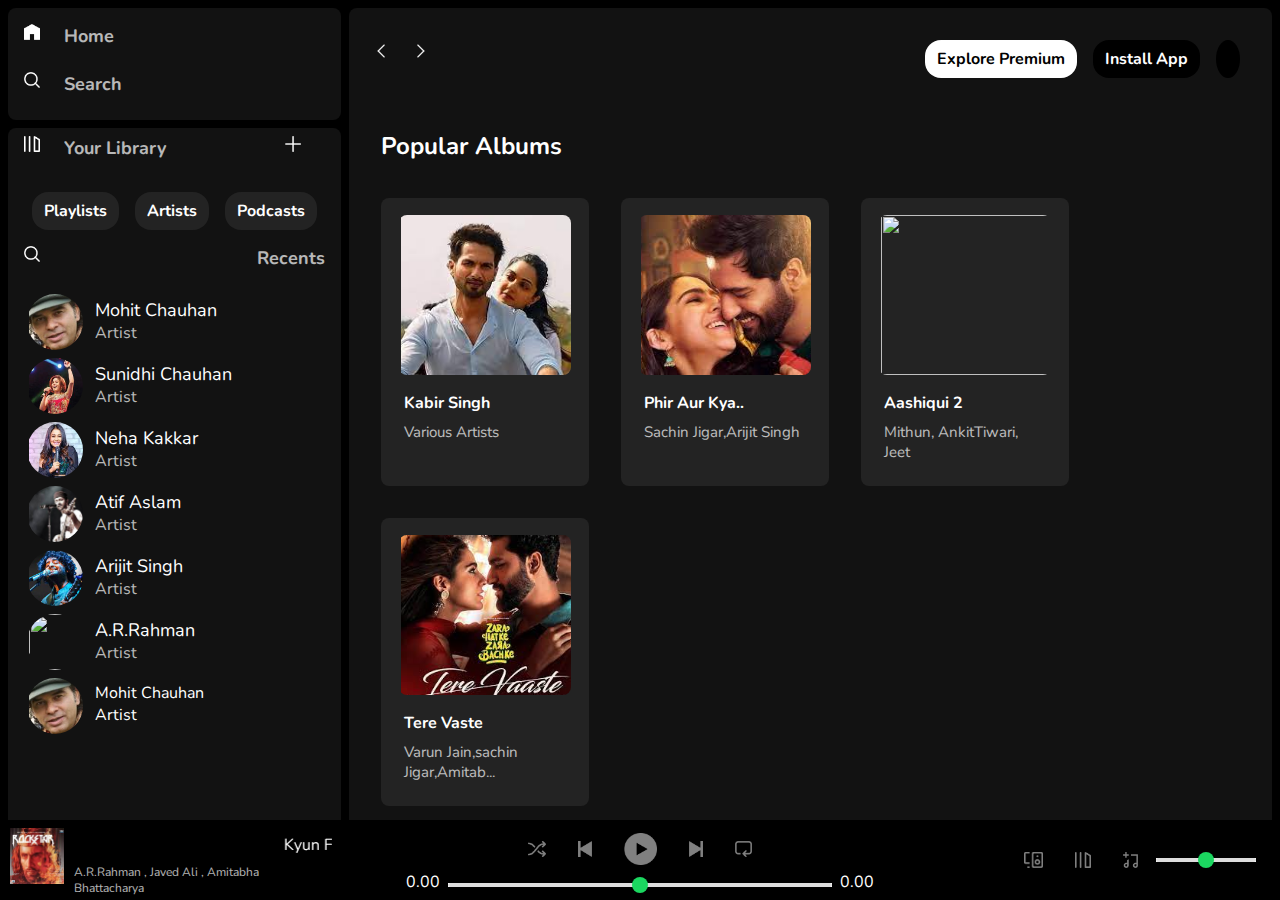
==== commit 3ad50506: "Spotify Clone" ====
--- a/index.html
+++ b/index.html
@@ -262,19 +262,7 @@
               </div>
             </div>
 
-            <div class="card-container">
-              <div class="card">
-                <img
-                  src="[data-uri]"
-                  class="card-img"
-                />
-                <img class="play-button"src="https://jccdallas.org/wp-content/uploads/2020/06/Spotify-Play-Button.png" style="height: 4rem; width: 4.5rem;"/>
-              </div>
-              <div class="card-title">
-                <div class="card-title-1">Heeriye</div>
-                <div class="card-title-2">Jasleen Royal,Arijit..</div>
-              </div>
-            </div>
+            
           </div>
         </div>
 
--- a/style.css
+++ b/style.css
@@ -233,7 +233,7 @@
 
     background-color: var(--light-grey);
     height:18rem;
-    width:10rem;
+    width:13rem;
     border-radius: .5rem;
     padding:1.1rem;
     box-sizing: border-box;
